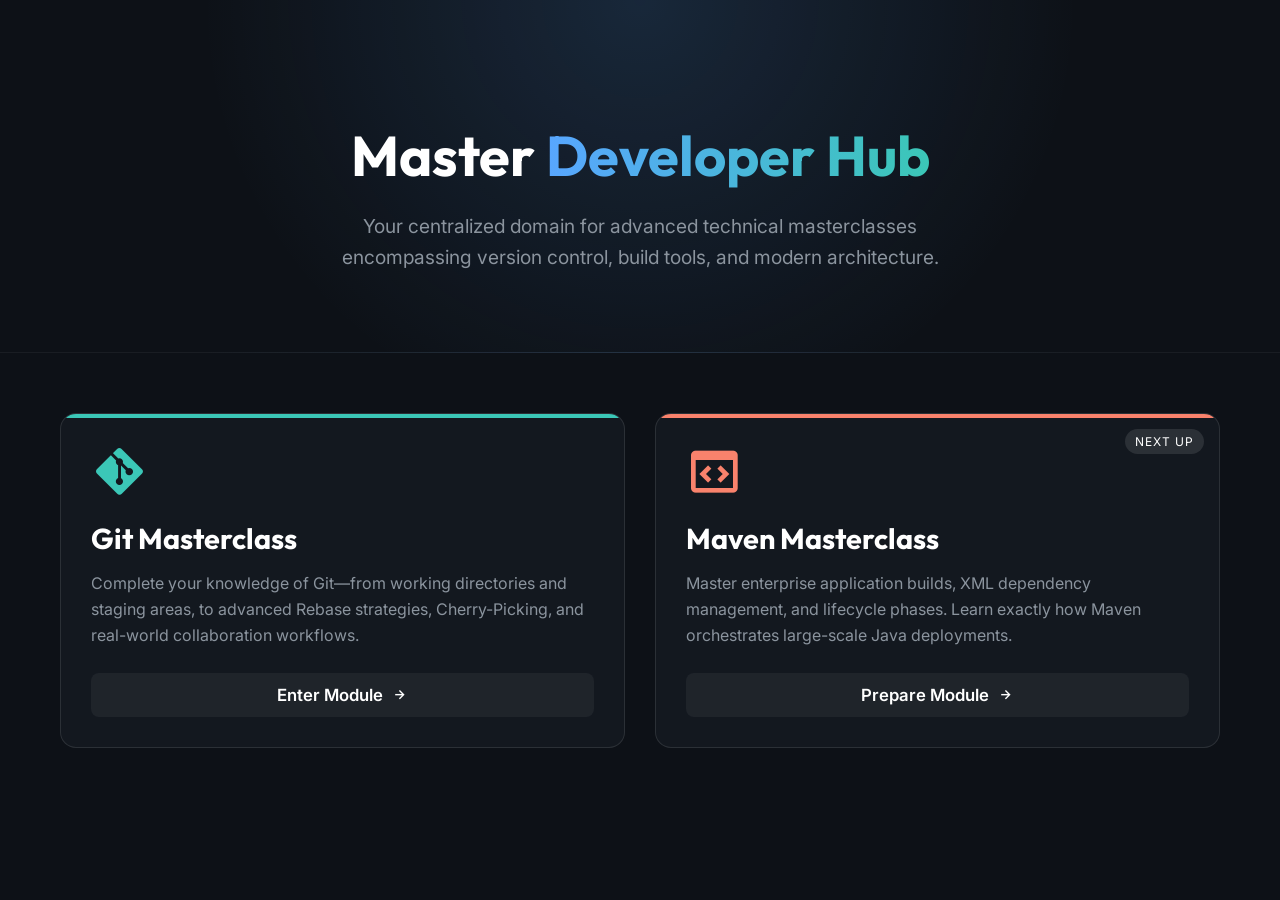
==== index.html @ d1b22884 "feat: establish Master Developer Hub with Git and Maven curriculums" ====
<!DOCTYPE html>
<html lang="en">
<head>
    <meta charset="UTF-8">
    <meta name="viewport" content="width=device-width, initial-scale=1.0">
    <title>Master Developer Hub</title>
    <link href="https://fonts.googleapis.com/css2?family=Inter:wght@300;400;600;800&family=Outfit:wght@400;700&display=swap" rel="stylesheet">
    <link href='https://unpkg.com/boxicons@2.1.4/css/boxicons.min.css' rel='stylesheet'>
    <style>
        :root {
            --bg-dark: #0d1117;
            --card-bg: rgba(22, 27, 34, 0.8);
            --accent-teal: #3bc7b7;
            --accent-blue: #58a6ff;
            --accent-orange: #f9826c;
            --text-main: #c9d1d9;
        }
        * { margin: 0; padding: 0; box-sizing: border-box; }
        body { font-family: 'Inter', sans-serif; background: var(--bg-dark); color: var(--text-main); min-height: 100vh; overflow-x: hidden; }
        
        .hero { position: relative; text-align: center; padding: 120px 20px 80px 20px; background: radial-gradient(circle at top, rgba(88, 166, 255, 0.15), transparent 60%); border-bottom: 1px solid rgba(255,255,255,0.05); }
        .hero h1 { font-family: 'Outfit', sans-serif; font-size: 3.5rem; color: #fff; margin-bottom: 20px; }
        .hero h1 span { background: linear-gradient(90deg, var(--accent-blue), var(--accent-teal)); -webkit-background-clip: text; -webkit-text-fill-color: transparent; }
        .hero p { font-size: 1.2rem; color: #8b949e; max-width: 600px; margin: 0 auto; line-height: 1.6; }

        .container { max-width: 1200px; margin: 0 auto; padding: 60px 20px; }
        
        .grid { display: grid; grid-template-columns: repeat(auto-fit, minmax(300px, 1fr)); gap: 30px; }
        
        .course-card { background: var(--card-bg); border-radius: 16px; padding: 30px; border: 1px solid rgba(255,255,255,0.1); transition: transform 0.3s cubic-bezier(0.4, 0, 0.2, 1), box-shadow 0.3s; position: relative; overflow: hidden; text-decoration: none; display: flex; flex-direction: column; height: 100%;}
        .course-card::before { content: ''; position: absolute; top: 0; left: 0; width: 100%; height: 4px; background: var(--accent); transition: height 0.3s; }
        .course-card:hover { transform: translateY(-10px); box-shadow: 0 20px 40px rgba(0,0,0,0.4); }
        .course-card:hover::before { height: 6px; }

        .card-git { --accent: var(--accent-teal); }
        .card-maven { --accent: var(--accent-orange); }
        
        .card-icon { font-size: 3.5rem; color: var(--accent); margin-bottom: 20px; }
        .course-card h2 { font-size: 1.8rem; color: #fff; margin-bottom: 15px; font-family: 'Outfit', sans-serif;}
        .course-card p { color: #8b949e; line-height: 1.6; flex-grow: 1; margin-bottom: 25px; }
        
        .course-btn { display: inline-flex; align-items: center; justify-content: center; gap: 8px; width: 100%; padding: 12px; border-radius: 8px; background: rgba(255,255,255,0.05); color: #fff; font-weight: 600; transition: background 0.2s, color 0.2s; font-size: 1.05rem;}
        .course-card:hover .course-btn { background: var(--accent); color: #000; }

        .badge { position: absolute; top: 15px; right: 15px; background: rgba(255,255,255,0.1); font-size: 0.75rem; padding: 5px 10px; border-radius: 20px; text-transform: uppercase; letter-spacing: 1px; color: #fff;}
    </style>
</head>
<body>
    <header class="hero">
        <h1>Master <span class="highlight">Developer Hub</span></h1>
        <p>Your centralized domain for advanced technical masterclasses encompassing version control, build tools, and modern architecture.</p>
    </header>

    <main class="container">
        <div class="grid">
            <!-- Git Module -->
            <a href="git/index.html" class="course-card card-git">
                <i class='bx bxl-git card-icon'></i>
                <h2>Git Masterclass</h2>
                <p>Complete your knowledge of Git—from working directories and staging areas, to advanced Rebase strategies, Cherry-Picking, and real-world collaboration workflows.</p>
                <div class="course-btn">Enter Module <i class='bx bx-right-arrow-alt'></i></div>
            </a>

            <!-- Maven Module -->
            <a href="maven/index.html" class="course-card card-maven">
                <div class="badge">Next Up</div>
                <i class='bx bx-code-block card-icon' ></i>
                <h2>Maven Masterclass</h2>
                <p>Master enterprise application builds, XML dependency management, and lifecycle phases. Learn exactly how Maven orchestrates large-scale Java deployments.</p>
                <div class="course-btn">Prepare Module <i class='bx bx-right-arrow-alt'></i></div>
            </a>
        </div>
    </main>
</body>
</html>
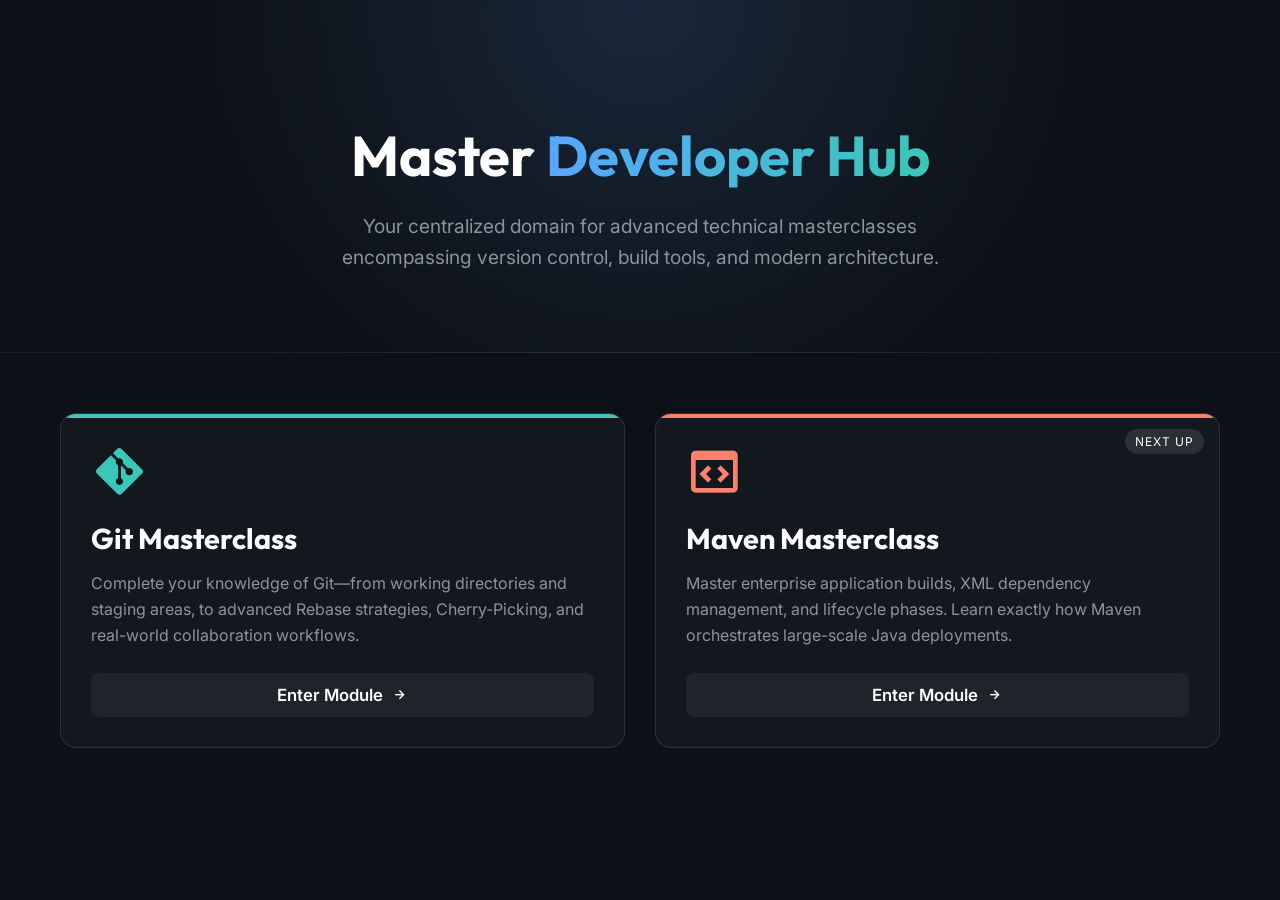
==== commit 78c34ad7: "style: format index.html and update maven button text" ====
--- a/index.html
+++ b/index.html
@@ -1,10 +1,13 @@
 <!DOCTYPE html>
 <html lang="en">
+
 <head>
     <meta charset="UTF-8">
     <meta name="viewport" content="width=device-width, initial-scale=1.0">
     <title>Master Developer Hub</title>
-    <link href="https://fonts.googleapis.com/css2?family=Inter:wght@300;400;600;800&family=Outfit:wght@400;700&display=swap" rel="stylesheet">
+    <link
+        href="https://fonts.googleapis.com/css2?family=Inter:wght@300;400;600;800&family=Outfit:wght@400;700&display=swap"
+        rel="stylesheet">
     <link href='https://unpkg.com/boxicons@2.1.4/css/boxicons.min.css' rel='stylesheet'>
     <style>
         :root {
@@ -15,40 +18,164 @@
             --accent-orange: #f9826c;
             --text-main: #c9d1d9;
         }
-        * { margin: 0; padding: 0; box-sizing: border-box; }
-        body { font-family: 'Inter', sans-serif; background: var(--bg-dark); color: var(--text-main); min-height: 100vh; overflow-x: hidden; }
-        
-        .hero { position: relative; text-align: center; padding: 120px 20px 80px 20px; background: radial-gradient(circle at top, rgba(88, 166, 255, 0.15), transparent 60%); border-bottom: 1px solid rgba(255,255,255,0.05); }
-        .hero h1 { font-family: 'Outfit', sans-serif; font-size: 3.5rem; color: #fff; margin-bottom: 20px; }
-        .hero h1 span { background: linear-gradient(90deg, var(--accent-blue), var(--accent-teal)); -webkit-background-clip: text; -webkit-text-fill-color: transparent; }
-        .hero p { font-size: 1.2rem; color: #8b949e; max-width: 600px; margin: 0 auto; line-height: 1.6; }
-
-        .container { max-width: 1200px; margin: 0 auto; padding: 60px 20px; }
-        
-        .grid { display: grid; grid-template-columns: repeat(auto-fit, minmax(300px, 1fr)); gap: 30px; }
-        
-        .course-card { background: var(--card-bg); border-radius: 16px; padding: 30px; border: 1px solid rgba(255,255,255,0.1); transition: transform 0.3s cubic-bezier(0.4, 0, 0.2, 1), box-shadow 0.3s; position: relative; overflow: hidden; text-decoration: none; display: flex; flex-direction: column; height: 100%;}
-        .course-card::before { content: ''; position: absolute; top: 0; left: 0; width: 100%; height: 4px; background: var(--accent); transition: height 0.3s; }
-        .course-card:hover { transform: translateY(-10px); box-shadow: 0 20px 40px rgba(0,0,0,0.4); }
-        .course-card:hover::before { height: 6px; }
-
-        .card-git { --accent: var(--accent-teal); }
-        .card-maven { --accent: var(--accent-orange); }
-        
-        .card-icon { font-size: 3.5rem; color: var(--accent); margin-bottom: 20px; }
-        .course-card h2 { font-size: 1.8rem; color: #fff; margin-bottom: 15px; font-family: 'Outfit', sans-serif;}
-        .course-card p { color: #8b949e; line-height: 1.6; flex-grow: 1; margin-bottom: 25px; }
-        
-        .course-btn { display: inline-flex; align-items: center; justify-content: center; gap: 8px; width: 100%; padding: 12px; border-radius: 8px; background: rgba(255,255,255,0.05); color: #fff; font-weight: 600; transition: background 0.2s, color 0.2s; font-size: 1.05rem;}
-        .course-card:hover .course-btn { background: var(--accent); color: #000; }
-
-        .badge { position: absolute; top: 15px; right: 15px; background: rgba(255,255,255,0.1); font-size: 0.75rem; padding: 5px 10px; border-radius: 20px; text-transform: uppercase; letter-spacing: 1px; color: #fff;}
+
+        * {
+            margin: 0;
+            padding: 0;
+            box-sizing: border-box;
+        }
+
+        body {
+            font-family: 'Inter', sans-serif;
+            background: var(--bg-dark);
+            color: var(--text-main);
+            min-height: 100vh;
+            overflow-x: hidden;
+        }
+
+        .hero {
+            position: relative;
+            text-align: center;
+            padding: 120px 20px 80px 20px;
+            background: radial-gradient(circle at top, rgba(88, 166, 255, 0.15), transparent 60%);
+            border-bottom: 1px solid rgba(255, 255, 255, 0.05);
+        }
+
+        .hero h1 {
+            font-family: 'Outfit', sans-serif;
+            font-size: 3.5rem;
+            color: #fff;
+            margin-bottom: 20px;
+        }
+
+        .hero h1 span {
+            background: linear-gradient(90deg, var(--accent-blue), var(--accent-teal));
+            -webkit-background-clip: text;
+            -webkit-text-fill-color: transparent;
+        }
+
+        .hero p {
+            font-size: 1.2rem;
+            color: #8b949e;
+            max-width: 600px;
+            margin: 0 auto;
+            line-height: 1.6;
+        }
+
+        .container {
+            max-width: 1200px;
+            margin: 0 auto;
+            padding: 60px 20px;
+        }
+
+        .grid {
+            display: grid;
+            grid-template-columns: repeat(auto-fit, minmax(300px, 1fr));
+            gap: 30px;
+        }
+
+        .course-card {
+            background: var(--card-bg);
+            border-radius: 16px;
+            padding: 30px;
+            border: 1px solid rgba(255, 255, 255, 0.1);
+            transition: transform 0.3s cubic-bezier(0.4, 0, 0.2, 1), box-shadow 0.3s;
+            position: relative;
+            overflow: hidden;
+            text-decoration: none;
+            display: flex;
+            flex-direction: column;
+            height: 100%;
+        }
+
+        .course-card::before {
+            content: '';
+            position: absolute;
+            top: 0;
+            left: 0;
+            width: 100%;
+            height: 4px;
+            background: var(--accent);
+            transition: height 0.3s;
+        }
+
+        .course-card:hover {
+            transform: translateY(-10px);
+            box-shadow: 0 20px 40px rgba(0, 0, 0, 0.4);
+        }
+
+        .course-card:hover::before {
+            height: 6px;
+        }
+
+        .card-git {
+            --accent: var(--accent-teal);
+        }
+
+        .card-maven {
+            --accent: var(--accent-orange);
+        }
+
+        .card-icon {
+            font-size: 3.5rem;
+            color: var(--accent);
+            margin-bottom: 20px;
+        }
+
+        .course-card h2 {
+            font-size: 1.8rem;
+            color: #fff;
+            margin-bottom: 15px;
+            font-family: 'Outfit', sans-serif;
+        }
+
+        .course-card p {
+            color: #8b949e;
+            line-height: 1.6;
+            flex-grow: 1;
+            margin-bottom: 25px;
+        }
+
+        .course-btn {
+            display: inline-flex;
+            align-items: center;
+            justify-content: center;
+            gap: 8px;
+            width: 100%;
+            padding: 12px;
+            border-radius: 8px;
+            background: rgba(255, 255, 255, 0.05);
+            color: #fff;
+            font-weight: 600;
+            transition: background 0.2s, color 0.2s;
+            font-size: 1.05rem;
+        }
+
+        .course-card:hover .course-btn {
+            background: var(--accent);
+            color: #000;
+        }
+
+        .badge {
+            position: absolute;
+            top: 15px;
+            right: 15px;
+            background: rgba(255, 255, 255, 0.1);
+            font-size: 0.75rem;
+            padding: 5px 10px;
+            border-radius: 20px;
+            text-transform: uppercase;
+            letter-spacing: 1px;
+            color: #fff;
+        }
     </style>
 </head>
+
 <body>
     <header class="hero">
         <h1>Master <span class="highlight">Developer Hub</span></h1>
-        <p>Your centralized domain for advanced technical masterclasses encompassing version control, build tools, and modern architecture.</p>
+        <p>Your centralized domain for advanced technical masterclasses encompassing version control, build tools, and
+            modern architecture.</p>
     </header>
 
     <main class="container">
@@ -57,19 +184,22 @@
             <a href="git/index.html" class="course-card card-git">
                 <i class='bx bxl-git card-icon'></i>
                 <h2>Git Masterclass</h2>
-                <p>Complete your knowledge of Git—from working directories and staging areas, to advanced Rebase strategies, Cherry-Picking, and real-world collaboration workflows.</p>
+                <p>Complete your knowledge of Git—from working directories and staging areas, to advanced Rebase
+                    strategies, Cherry-Picking, and real-world collaboration workflows.</p>
                 <div class="course-btn">Enter Module <i class='bx bx-right-arrow-alt'></i></div>
             </a>
 
             <!-- Maven Module -->
             <a href="maven/index.html" class="course-card card-maven">
                 <div class="badge">Next Up</div>
-                <i class='bx bx-code-block card-icon' ></i>
+                <i class='bx bx-code-block card-icon'></i>
                 <h2>Maven Masterclass</h2>
-                <p>Master enterprise application builds, XML dependency management, and lifecycle phases. Learn exactly how Maven orchestrates large-scale Java deployments.</p>
-                <div class="course-btn">Prepare Module <i class='bx bx-right-arrow-alt'></i></div>
+                <p>Master enterprise application builds, XML dependency management, and lifecycle phases. Learn exactly
+                    how Maven orchestrates large-scale Java deployments.</p>
+                <div class="course-btn">Enter Module <i class='bx bx-right-arrow-alt'></i></div>
             </a>
         </div>
     </main>
 </body>
-</html>
+
+</html>
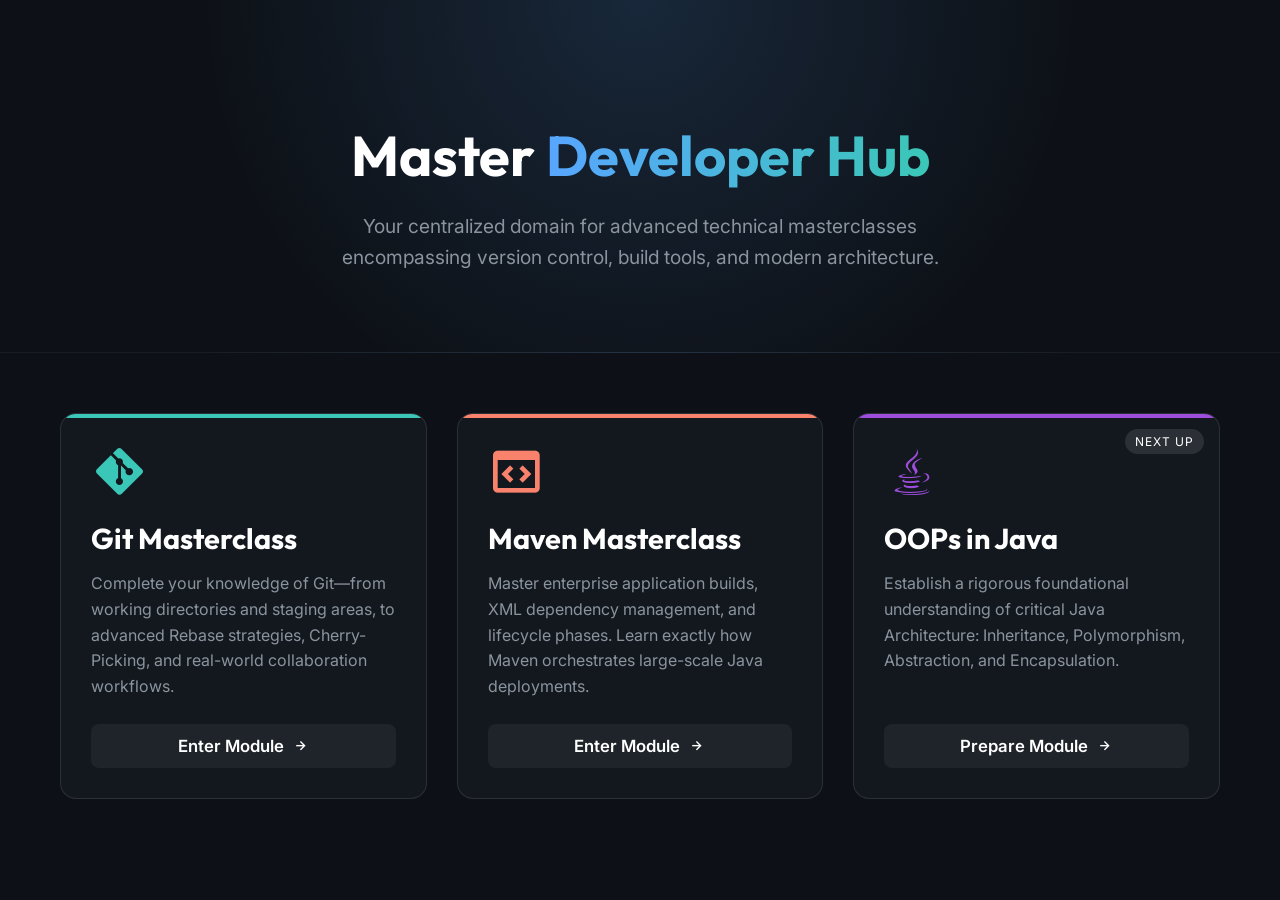
==== commit ab65b4c6: "feat: complete Java OOPs masterclass and revision module" ====
--- a/index.html
+++ b/index.html
@@ -16,6 +16,7 @@
             --accent-teal: #3bc7b7;
             --accent-blue: #58a6ff;
             --accent-orange: #f9826c;
+            --accent-purple: #9d4edd;
             --text-main: #c9d1d9;
         }
 
@@ -116,6 +117,10 @@
             --accent: var(--accent-orange);
         }
 
+        .card-java {
+            --accent: var(--accent-purple);
+        }
+
         .card-icon {
             font-size: 3.5rem;
             color: var(--accent);
@@ -191,13 +196,21 @@
 
             <!-- Maven Module -->
             <a href="maven/index.html" class="course-card card-maven">
-                <div class="badge">Next Up</div>
                 <i class='bx bx-code-block card-icon'></i>
                 <h2>Maven Masterclass</h2>
                 <p>Master enterprise application builds, XML dependency management, and lifecycle phases. Learn exactly
                     how Maven orchestrates large-scale Java deployments.</p>
                 <div class="course-btn">Enter Module <i class='bx bx-right-arrow-alt'></i></div>
             </a>
+
+            <!-- Java OOPs Module -->
+            <a href="java-oops/index.html" class="course-card card-java">
+                <div class="badge">Next Up</div>
+                <i class='bx bxl-java card-icon'></i>
+                <h2>OOPs in Java</h2>
+                <p>Establish a rigorous foundational understanding of critical Java Architecture: Inheritance, Polymorphism, Abstraction, and Encapsulation.</p>
+                <div class="course-btn">Prepare Module <i class='bx bx-right-arrow-alt'></i></div>
+            </a>
         </div>
     </main>
 </body>
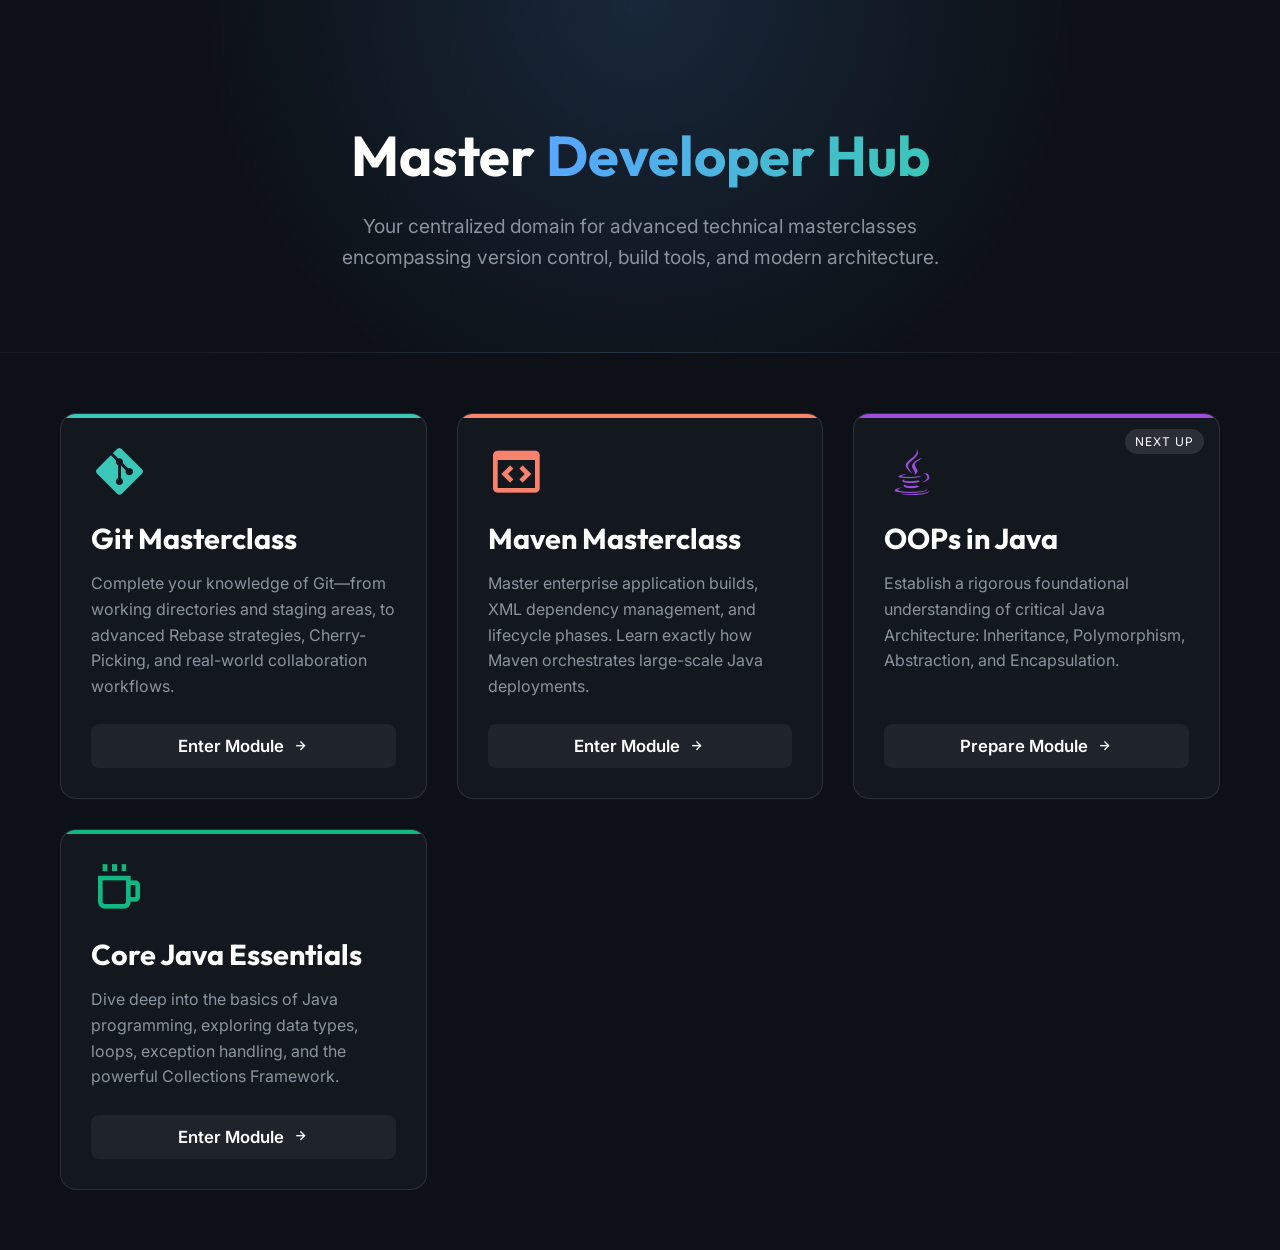
==== commit 9f161509: "Refine Core Java Essentials: Comprehensive Control Flow (Switch/Loops) and Packages & Access Control" ====
--- a/index.html
+++ b/index.html
@@ -121,6 +121,10 @@
             --accent: var(--accent-purple);
         }
 
+        .card-core-java {
+            --accent: #10b981;
+        }
+
         .card-icon {
             font-size: 3.5rem;
             color: var(--accent);
@@ -211,6 +215,14 @@
                 <p>Establish a rigorous foundational understanding of critical Java Architecture: Inheritance, Polymorphism, Abstraction, and Encapsulation.</p>
                 <div class="course-btn">Prepare Module <i class='bx bx-right-arrow-alt'></i></div>
             </a>
+
+            <!-- Core Java Essentials Module -->
+            <a href="core-java-essentials/index.html" class="course-card card-core-java">
+                <i class='bx bx-coffee card-icon'></i>
+                <h2>Core Java Essentials</h2>
+                <p>Dive deep into the basics of Java programming, exploring data types, loops, exception handling, and the powerful Collections Framework.</p>
+                <div class="course-btn">Enter Module <i class='bx bx-right-arrow-alt'></i></div>
+            </a>
         </div>
     </main>
 </body>
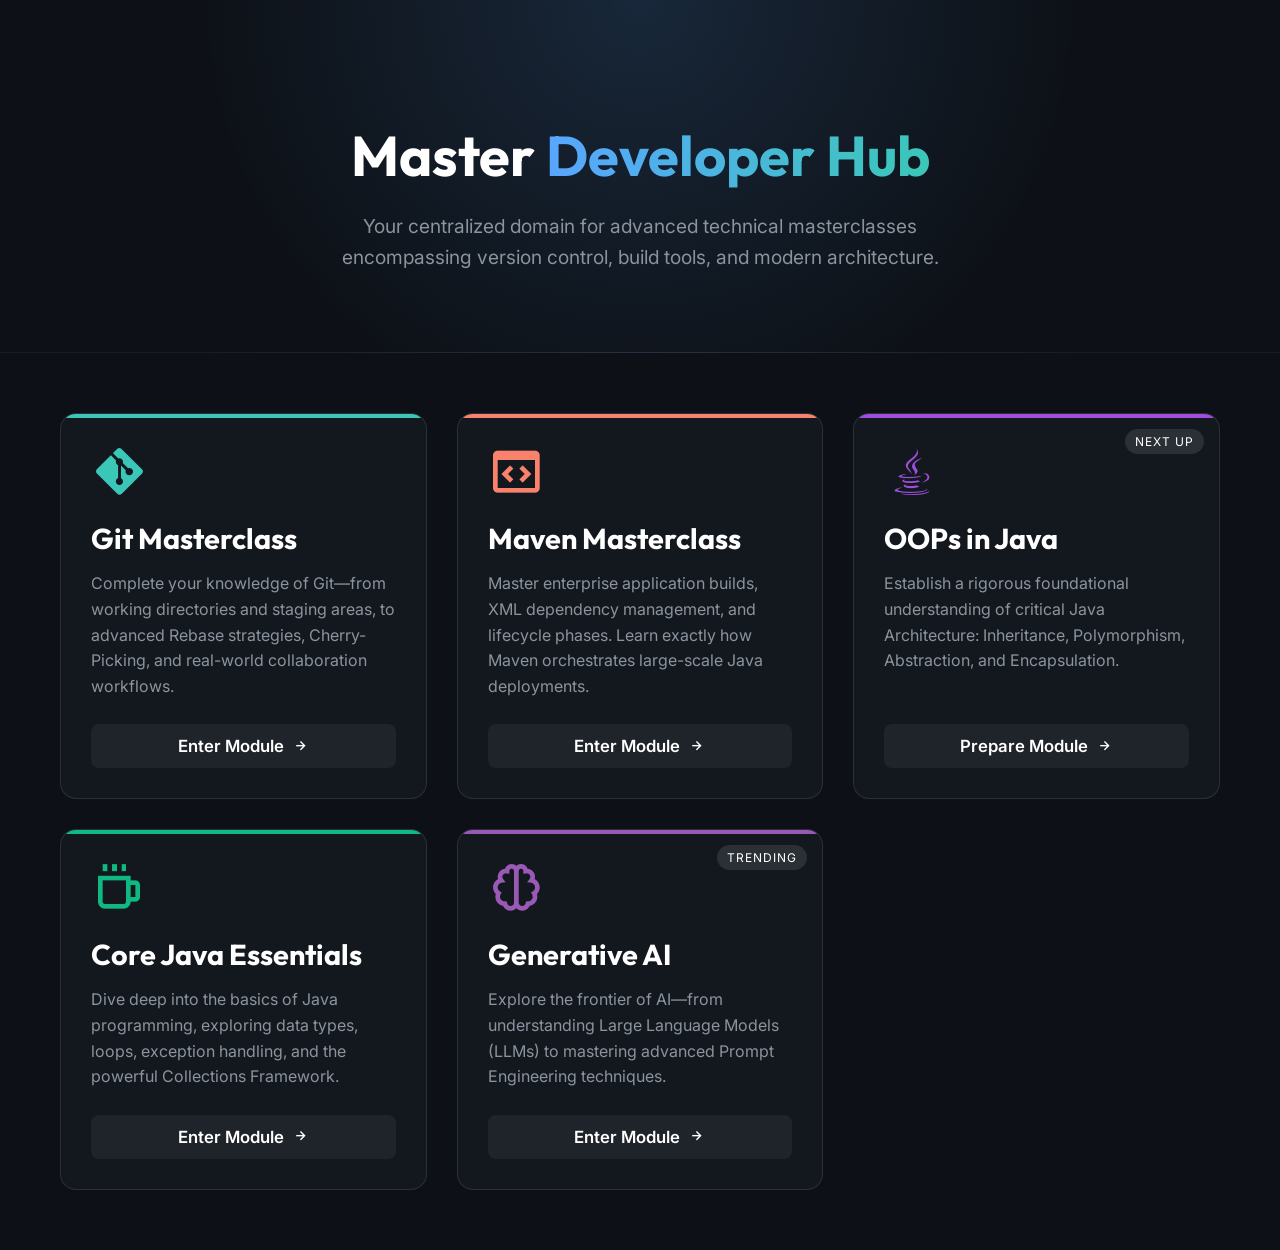
==== commit 5cb044f8: "feat: finalize Gen AI specialization hub with exhaustive technical guides" ====
--- a/index.html
+++ b/index.html
@@ -125,6 +125,10 @@
             --accent: #10b981;
         }
 
+        .card-genai {
+            --accent: #9b59b6;
+        }
+
         .card-icon {
             font-size: 3.5rem;
             color: var(--accent);
@@ -223,6 +227,15 @@
                 <p>Dive deep into the basics of Java programming, exploring data types, loops, exception handling, and the powerful Collections Framework.</p>
                 <div class="course-btn">Enter Module <i class='bx bx-right-arrow-alt'></i></div>
             </a>
+
+            <!-- Gen AI Module -->
+            <a href="gen-ai/index.html" class="course-card card-genai">
+                <div class="badge">Trending</div>
+                <i class='bx bx-brain card-icon'></i>
+                <h2>Generative AI</h2>
+                <p>Explore the frontier of AI—from understanding Large Language Models (LLMs) to mastering advanced Prompt Engineering techniques.</p>
+                <div class="course-btn">Enter Module <i class='bx bx-right-arrow-alt'></i></div>
+            </a>
         </div>
     </main>
 </body>
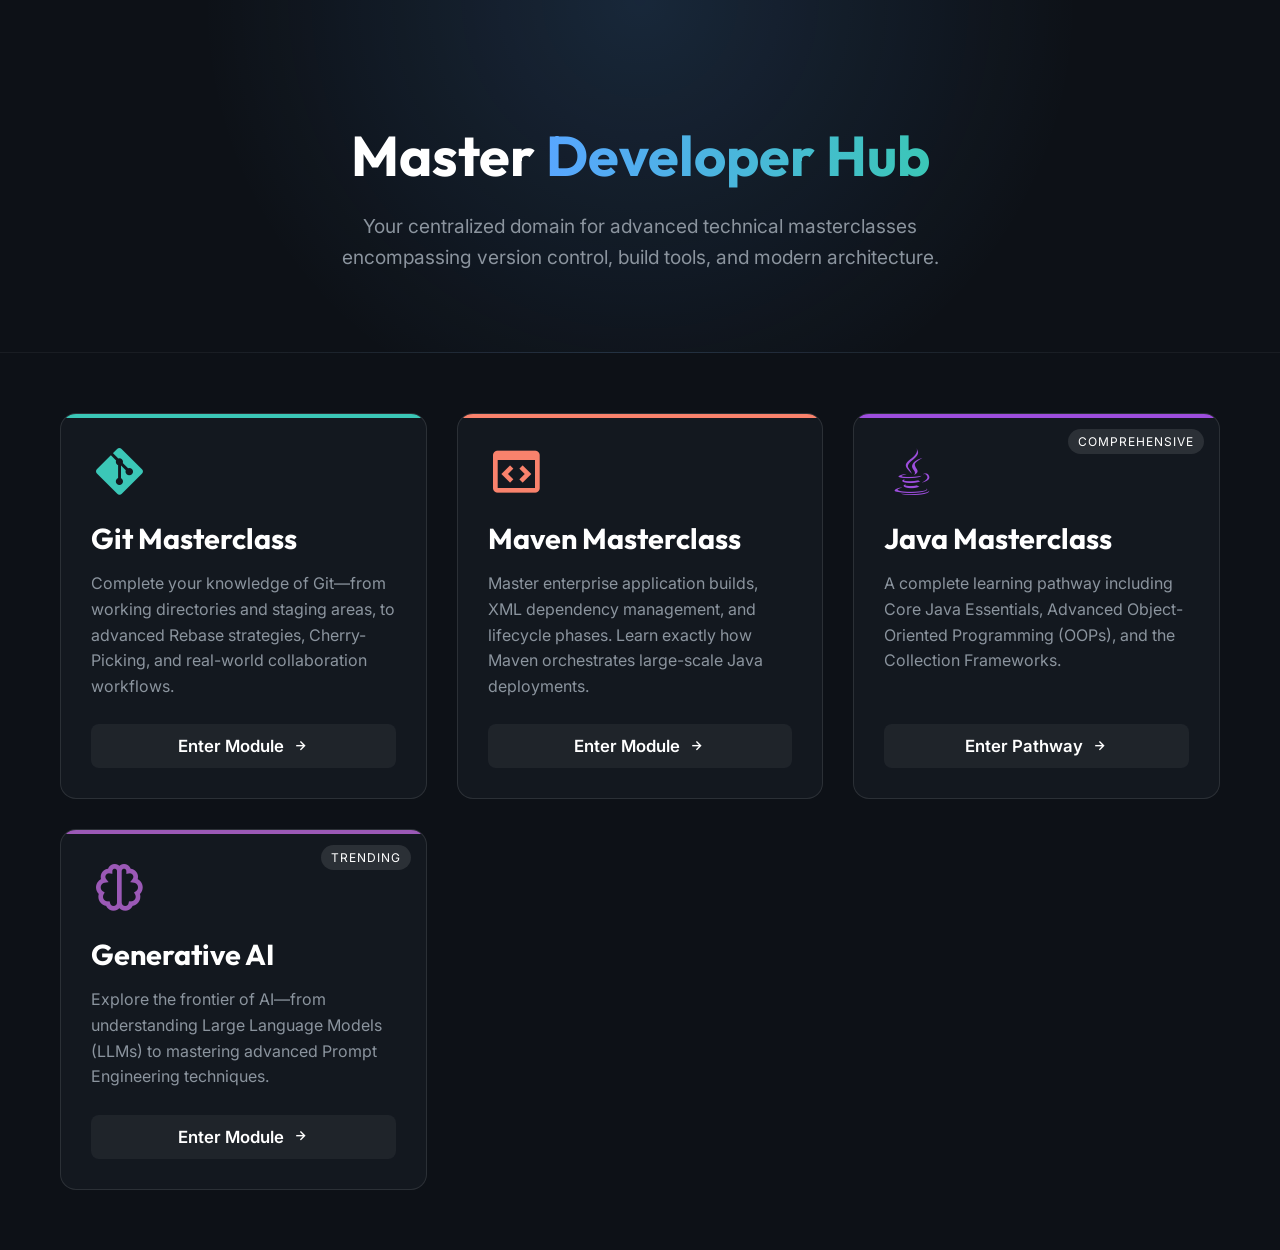
==== commit 0ab74023: "Update LangChain RAG Masterclass documentation with Agents, Tools, and OpenAI Functions" ====
--- a/index.html
+++ b/index.html
@@ -211,21 +211,13 @@
                 <div class="course-btn">Enter Module <i class='bx bx-right-arrow-alt'></i></div>
             </a>
 
-            <!-- Java OOPs Module -->
-            <a href="java-oops/index.html" class="course-card card-java">
-                <div class="badge">Next Up</div>
+            <!-- Java Masterclass -->
+            <a href="java/index.html" class="course-card card-java">
+                <div class="badge">Comprehensive</div>
                 <i class='bx bxl-java card-icon'></i>
-                <h2>OOPs in Java</h2>
-                <p>Establish a rigorous foundational understanding of critical Java Architecture: Inheritance, Polymorphism, Abstraction, and Encapsulation.</p>
-                <div class="course-btn">Prepare Module <i class='bx bx-right-arrow-alt'></i></div>
-            </a>
-
-            <!-- Core Java Essentials Module -->
-            <a href="core-java-essentials/index.html" class="course-card card-core-java">
-                <i class='bx bx-coffee card-icon'></i>
-                <h2>Core Java Essentials</h2>
-                <p>Dive deep into the basics of Java programming, exploring data types, loops, exception handling, and the powerful Collections Framework.</p>
-                <div class="course-btn">Enter Module <i class='bx bx-right-arrow-alt'></i></div>
+                <h2>Java Masterclass</h2>
+                <p>A complete learning pathway including Core Java Essentials, Advanced Object-Oriented Programming (OOPs), and the Collection Frameworks.</p>
+                <div class="course-btn">Enter Pathway <i class='bx bx-right-arrow-alt'></i></div>
             </a>
 
             <!-- Gen AI Module -->
